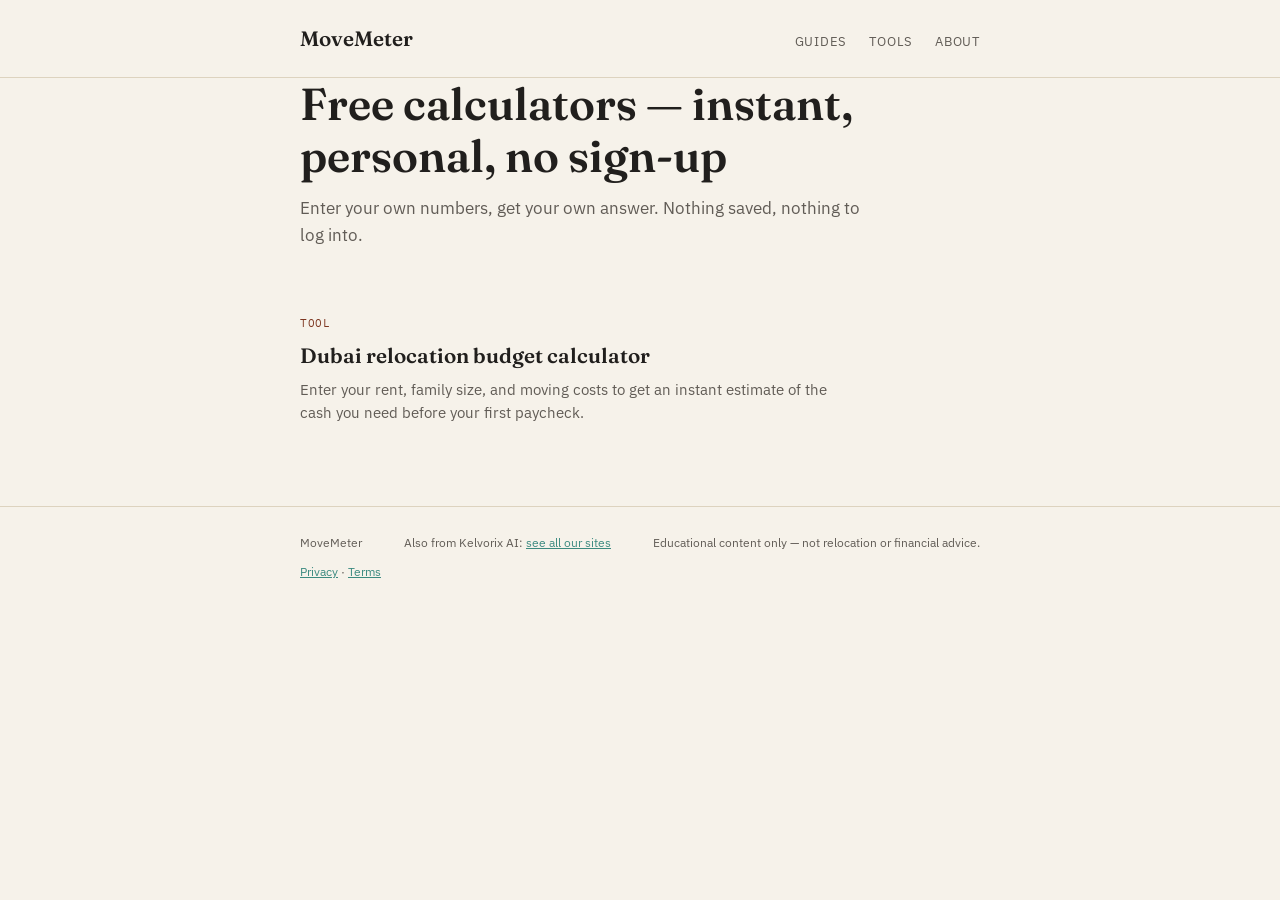
==== tools/index.html @ ce7bb437 "Create index.html" ====
<!doctype html>
<html lang="en">
<head>
<script async src="https://pagead2.googlesyndication.com/pagead/js/adsbygoogle.js?client=ca-pub-6051499531677717" crossorigin="anonymous"></script>
<meta charset="utf-8">
<meta name="viewport" content="width=device-width, initial-scale=1">
<title>Free Dubai Relocation Calculators & Tools | MoveMeter</title>
<meta name="description" content="Free calculators for Dubai relocation costs — full moving budget, instant, personal, no sign-up.">
<link rel="canonical" href="https://kelvorixai.github.io/movemeter/tools/">
<link rel="preconnect" href="https://fonts.googleapis.com">
<link rel="preconnect" href="https://fonts.gstatic.com" crossorigin>
<link href="https://fonts.googleapis.com/css2?family=Fraunces:opsz,wght@9..144,500;9..144,600&family=IBM+Plex+Sans:wght@400;500;600&family=IBM+Plex+Mono:wght@400;500&display=swap" rel="stylesheet">
<link rel="stylesheet" href="../style.css">
</head>
<body>

<header class="site">
  <div class="wrap">
    <a class="brand" href="../index.html">MoveMeter</a>
    <nav class="site">
      <a href="../index.html">Guides</a>
      <a href="index.html">Tools</a>
      <a href="../about.html">About</a>
    </nav>
  </div>
</header>

<main class="wrap">
  <div class="hero">
    <h1>Free calculators — instant, personal, no sign-up</h1>
    <p>Enter your own numbers, get your own answer. Nothing saved, nothing to log into.</p>
  </div>

  <div class="post-list">
    <div class="post-card">
      <span class="tag">Tool</span>
      <a class="title" href="relocation-budget-calculator.html">Dubai relocation budget calculator</a>
      <p>Enter your rent, family size, and moving costs to get an instant estimate of the cash you need before your first paycheck.</p>
    </div>
  </div>
</main>

<footer class="site">
  <div class="wrap">
    <span>MoveMeter</span>
    <span>Also from Kelvorix AI: <a href="https://kelvorixai.github.io/">see all our sites</a></span>
    <span>Educational content only — not relocation or financial advice.</span>
    <span><a href="../privacy.html">Privacy</a> · <a href="../terms.html">Terms</a></span>
  </div>
</footer>

</body>
</html>
---- style.css ----
:root{
  --ink:#211f1d;
  --ink-soft:#615c56;
  --paper:#f6f2ea;
  --paper-raised:#ece4d5;
  --rust:#a44a2d;
  --rust-strong:#7d3620;
  --teal:#2c6b64;
  --teal-soft:#3c8a80;
  --line:#ddd3bf;
  --line-soft:#e9e1d1;
}
@media (prefers-color-scheme: dark){
  :root{
    --ink:#ece7de;
    --ink-soft:#b0a89b;
    --paper:#181512;
    --paper-raised:#211d18;
    --rust:#e08862;
    --rust-strong:#eca487;
    --teal:#7fc4ba;
    --teal-soft:#6bb0a6;
    --line:#33291f;
    --line-soft:#282017;
  }
}
*{box-sizing:border-box;}
html{ text-size-adjust:100%; }
body{
  margin:0;
  background:var(--paper);
  color:var(--ink);
  font-family:"IBM Plex Sans", ui-sans-serif, system-ui, sans-serif;
  line-height:1.6;
}
a{ color:var(--teal-soft); }
h1,h2,h3{ font-family:"Fraunces", Georgia, serif; font-weight:600; text-wrap:balance; line-height:1.15; }
.wrap{ max-width:720px; margin:0 auto; padding:0 20px; }

header.site{ border-bottom:1px solid var(--line); padding-block:22px; }
header.site .wrap{ display:flex; align-items:baseline; justify-content:space-between; flex-wrap:wrap; gap:10px; }
.brand{ font-family:"Fraunces", serif; font-weight:600; font-size:1.3rem; text-decoration:none; color:var(--ink); }
nav.site a{ font-size:13px; text-transform:uppercase; letter-spacing:.06em; color:var(--ink-soft); text-decoration:none; margin-left:18px; }
nav.site a:hover{ color:var(--teal-soft); }

main{ padding-block:48px; }

.hero h1{ font-size:clamp(2rem,5vw,2.8rem); margin:0 0 14px; }
.hero p{ color:var(--ink-soft); max-width:58ch; font-size:1.05rem; margin:0; }

.post-list{ margin-top:44px; display:flex; flex-direction:column; }
.post-card{ padding-block:22px; border-top:1px solid var(--line-soft); display:flex; flex-direction:column; gap:6px; }
.post-card:first-child{ border-top:none; }
.post-card .tag{ font-family:"IBM Plex Mono", monospace; font-size:11px; text-transform:uppercase; letter-spacing:.06em; color:var(--rust-strong); }
.post-card a.title{ font-family:"Fraunces", serif; font-size:1.3rem; font-weight:600; color:var(--ink); text-decoration:none; }
.post-card a.title:hover{ color:var(--teal-soft); }
.post-card p{ margin:0; color:var(--ink-soft); font-size:14.5px; max-width:62ch; }

article.post header.meta{ margin-bottom:8px; }
article.post .tag{ font-family:"IBM Plex Mono", monospace; font-size:11px; text-transform:uppercase; letter-spacing:.06em; color:var(--rust-strong); }
article.post h1{ font-size:clamp(1.8rem,4.5vw,2.5rem); margin:10px 0 8px; }
article.post .dek{ color:var(--ink-soft); font-size:1.05rem; max-width:60ch; margin:0 0 34px; }
article.post .content{ max-width:68ch; font-size:16px; }
article.post .content h2{ font-size:1.3rem; margin:36px 0 12px; }
article.post .content p{ margin:0 0 18px; }
article.post .content ul,article.post .content ol{ margin:0 0 18px; padding-left:22px; }
article.post .content li{ margin-bottom:8px; }
article.post .content table{ width:100%; border-collapse:collapse; margin:0 0 24px; font-size:14.5px; }
article.post .content th{ text-align:left; font-size:11px; text-transform:uppercase; letter-spacing:.05em; color:var(--ink-soft); font-weight:500; padding:0 12px 8px 0; border-bottom:1px solid var(--line); }
article.post .content td{ padding:10px 12px 10px 0; border-bottom:1px solid var(--line-soft); vertical-align:top; }

.disclaimer{ margin-top:40px; padding:16px 18px; background:var(--paper-raised); border-left:3px solid var(--rust); font-size:13px; color:var(--ink-soft); }

footer.site{ border-top:1px solid var(--line); margin-top:60px; padding-block:26px; }
footer.site .wrap{ display:flex; justify-content:space-between; flex-wrap:wrap; gap:10px; font-size:12px; color:var(--ink-soft); }

@media (max-width:480px){
  nav.site a{ margin-left:12px; }
}
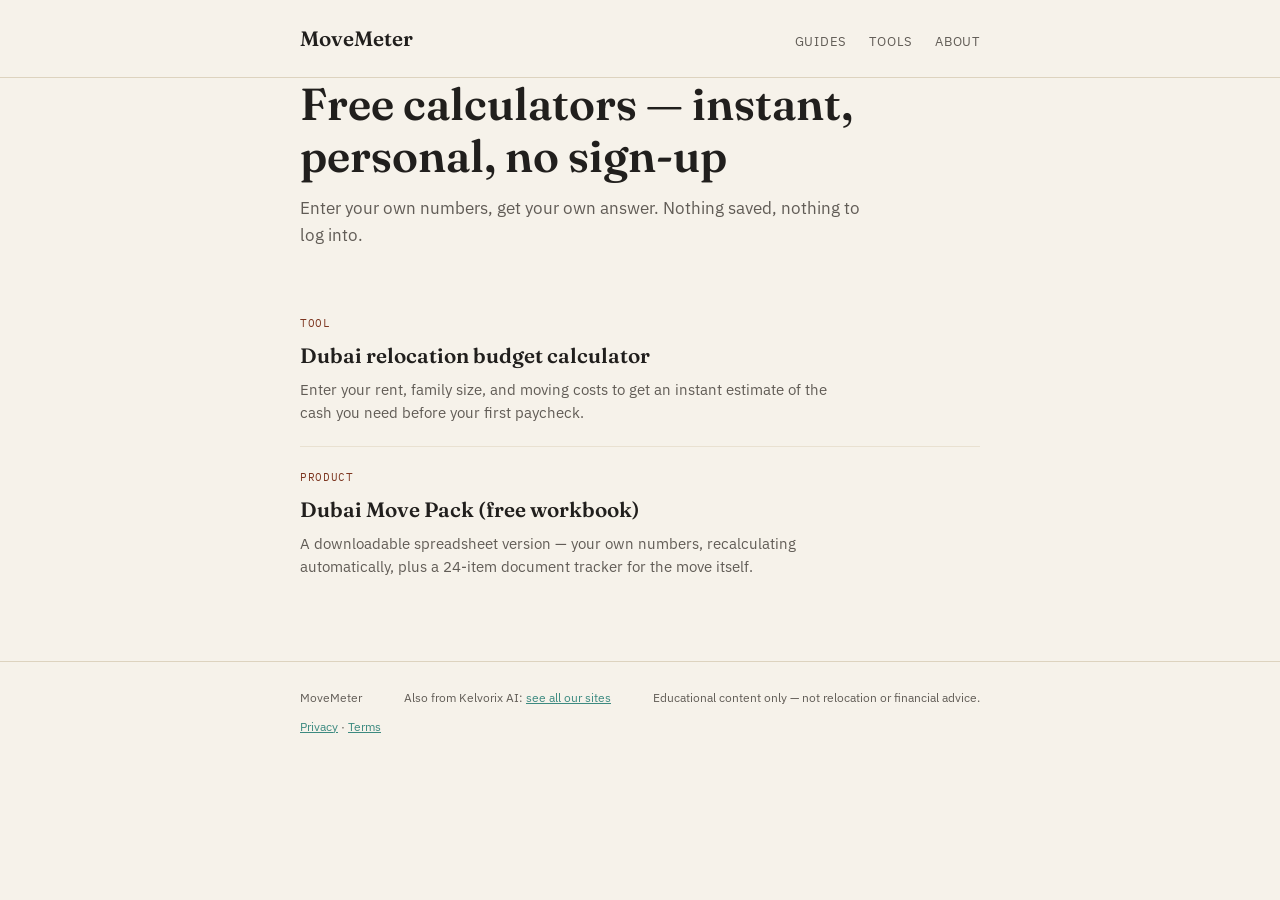
==== commit 1c4ae80d: "Update index.html" ====
--- a/tools/index.html
+++ b/tools/index.html
@@ -37,6 +37,11 @@
       <a class="title" href="relocation-budget-calculator.html">Dubai relocation budget calculator</a>
       <p>Enter your rent, family size, and moving costs to get an instant estimate of the cash you need before your first paycheck.</p>
     </div>
+    <div class="post-card">
+      <span class="tag">Product</span>
+      <a class="title" href="dubai-move-pack.html">Dubai Move Pack (free workbook)</a>
+      <p>A downloadable spreadsheet version — your own numbers, recalculating automatically, plus a 24-item document tracker for the move itself.</p>
+    </div>
   </div>
 </main>
 
@@ -51,4 +56,3 @@
 
 </body>
 </html>
-
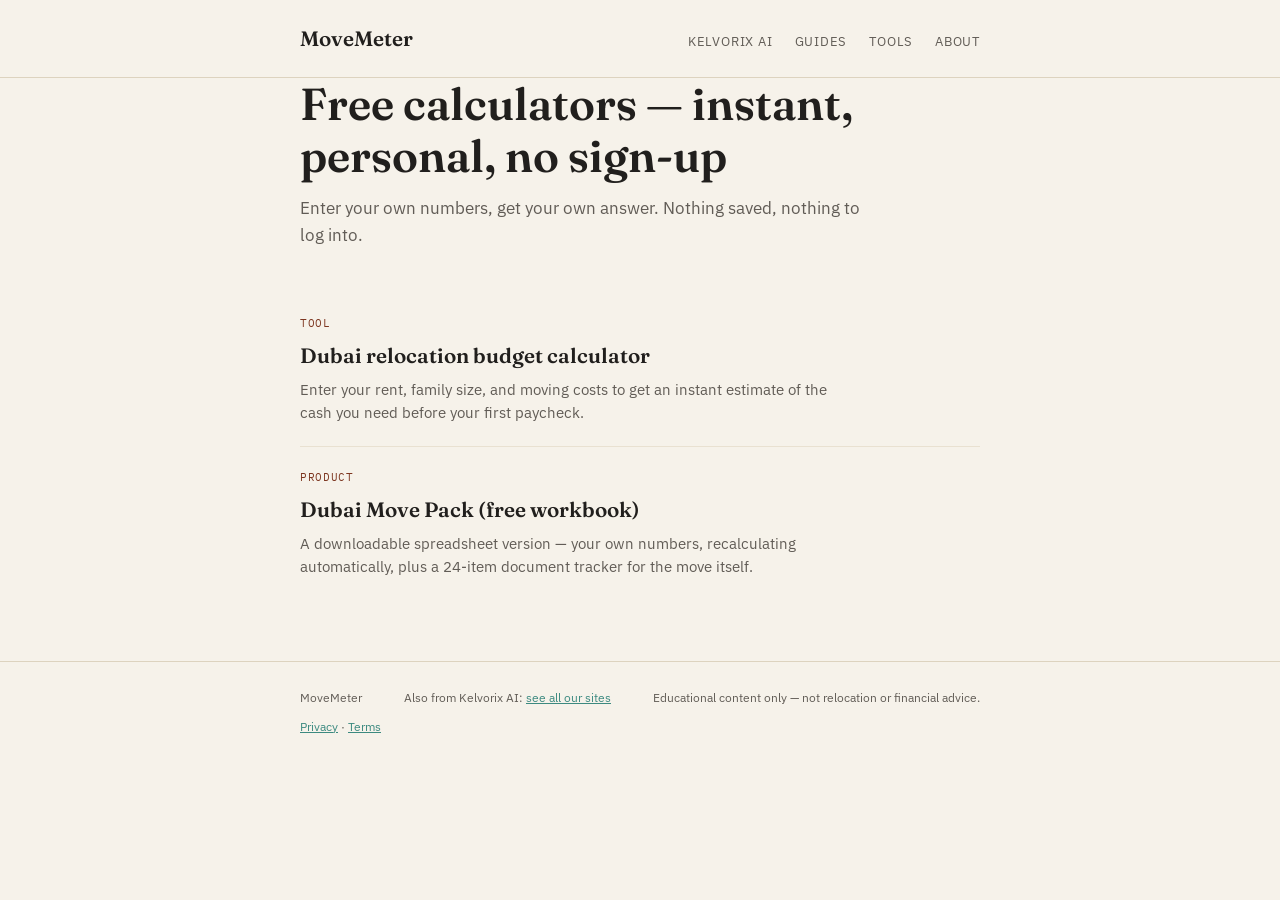
==== commit e2096626: "Add Kelvorix AI nav link back to the hub on every page" ====
--- a/tools/index.html
+++ b/tools/index.html
@@ -18,6 +18,7 @@
   <div class="wrap">
     <a class="brand" href="../index.html">MoveMeter</a>
     <nav class="site">
+      <a href="https://kelvorixai.github.io/">Kelvorix AI</a>
       <a href="../index.html">Guides</a>
       <a href="index.html">Tools</a>
       <a href="../about.html">About</a>
